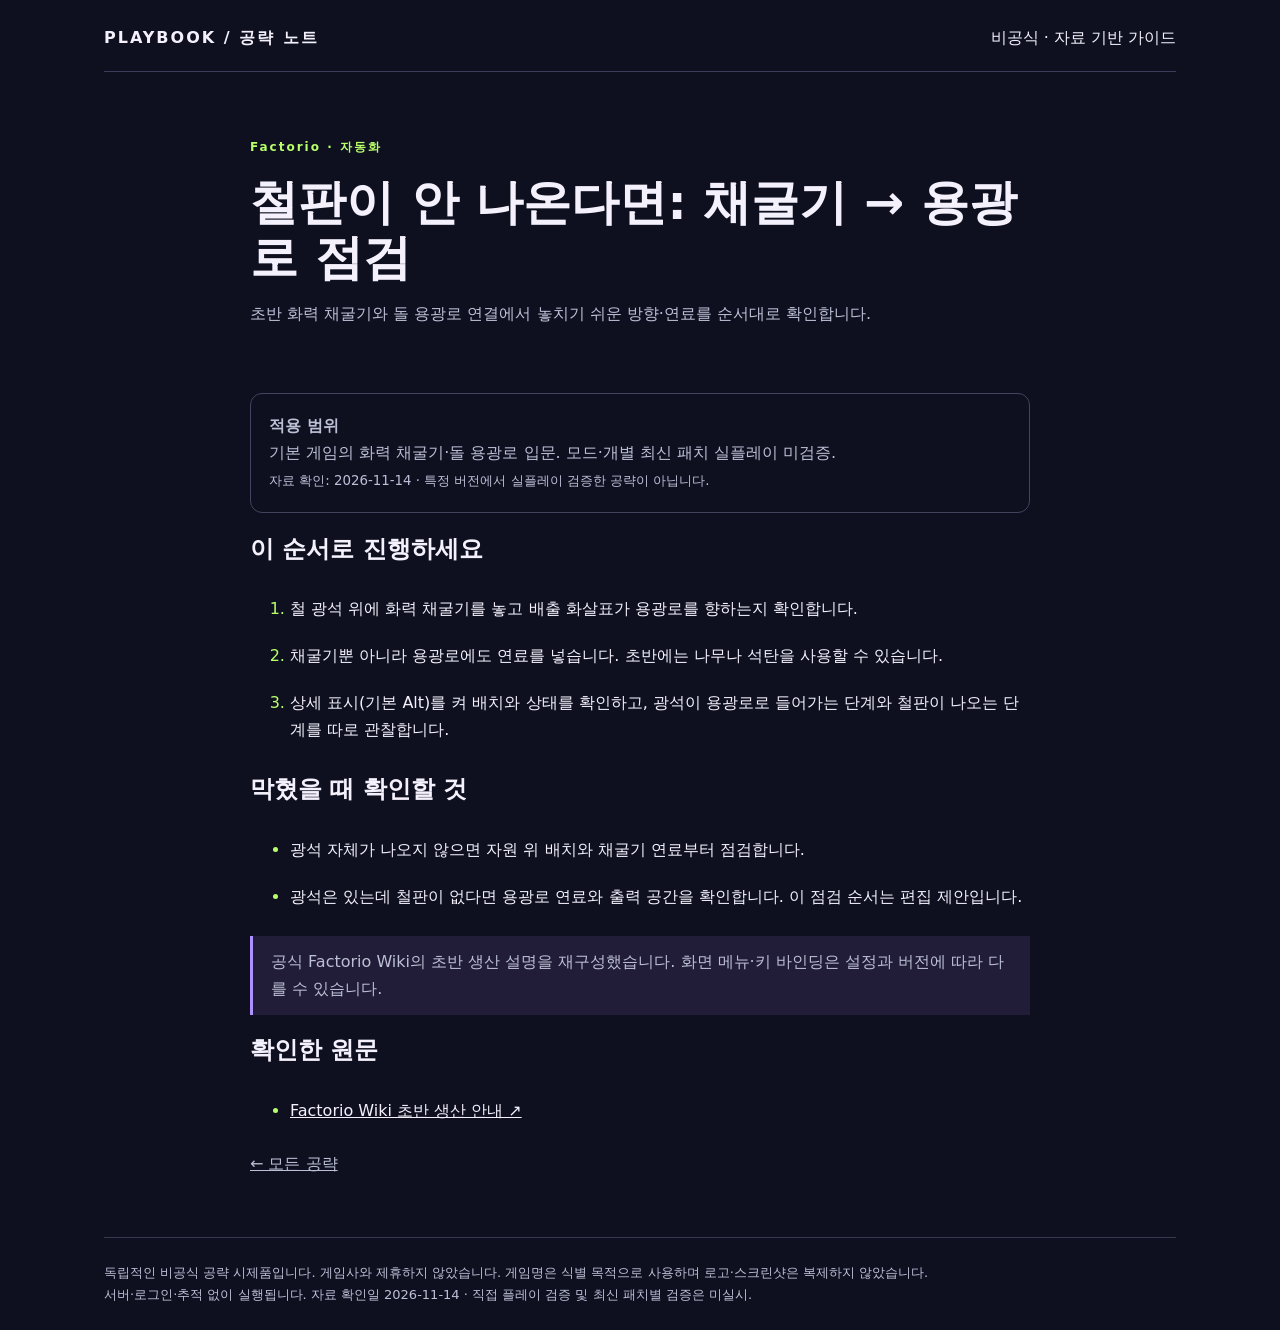
==== guides/factorio-first-iron/index.html @ 90b2d600 "Publish static game guide prototype with source limits and noindex" ====
<!doctype html><html lang="ko"><head><meta name="robots" content="noindex,nofollow"><meta charset="utf-8"><meta name="viewport" content="width=device-width,initial-scale=1"><meta name="description" content="철판이 안 나온다면: 채굴기 → 용광로 점검: 공식 자료 기반 게임 입문 공략. 출처와 적용 범위를 확인하세요."><title>철판이 안 나온다면: 채굴기 → 용광로 점검 | 공략 노트</title><link rel="stylesheet" href="../../style.css"></head><body><a class="skip" href="#main">본문으로 건너뛰기</a><div class="wrap"><header class="top"><a class="brand" href="../../index.html">PLAYBOOK / 공략 노트</a><span>비공식 · 자료 기반 가이드</span></header><main id="main"><div class="article"><div class="hero"><span class="eyebrow">Factorio · 자동화</span><h1>철판이 안 나온다면: 채굴기 → 용광로 점검</h1><p>초반 화력 채굴기와 돌 용광로 연결에서 놓치기 쉬운 방향·연료를 순서대로 확인합니다.</p></div><p class="scope"><strong>적용 범위</strong><br>기본 게임의 화력 채굴기·돌 용광로 입문. 모드·개별 최신 패치 실플레이 미검증.<br><small>자료 확인: 2026-11-14 · 특정 버전에서 실플레이 검증한 공략이 아닙니다.</small></p><h2>이 순서로 진행하세요</h2><ol><li>철 광석 위에 화력 채굴기를 놓고 배출 화살표가 용광로를 향하는지 확인합니다.</li><li>채굴기뿐 아니라 용광로에도 연료를 넣습니다. 초반에는 나무나 석탄을 사용할 수 있습니다.</li><li>상세 표시(기본 Alt)를 켜 배치와 상태를 확인하고, 광석이 용광로로 들어가는 단계와 철판이 나오는 단계를 따로 관찰합니다.</li></ol><h2>막혔을 때 확인할 것</h2><ul><li>광석 자체가 나오지 않으면 자원 위 배치와 채굴기 연료부터 점검합니다.</li><li>광석은 있는데 철판이 없다면 용광로 연료와 출력 공간을 확인합니다. 이 점검 순서는 편집 제안입니다.</li></ul><p class="notice">공식 Factorio Wiki의 초반 생산 설명을 재구성했습니다. 화면 메뉴·키 바인딩은 설정과 버전에 따라 다를 수 있습니다.</p><h2>확인한 원문</h2><ul><li><a href="https://wiki.factorio.com/Tutorial:Quick_start_guide" target="_blank" rel="noopener noreferrer">Factorio Wiki 초반 생산 안내 ↗</a></li></ul><p><a href="../../index.html">← 모든 공략</a></p></div></main><footer>독립적인 비공식 공략 시제품입니다. 게임사와 제휴하지 않았습니다. 게임명은 식별 목적으로 사용하며 로고·스크린샷은 복제하지 않았습니다.<br>서버·로그인·추적 없이 실행됩니다. 자료 확인일 2026-11-14 · 직접 플레이 검증 및 최신 패치별 검증은 미실시.</footer></div></body></html>
---- style.css ----
:root{color-scheme:dark;--bg:#0e1020;--card:#171b30;--ink:#f4f1fc;--dim:#bcc0d5;--accent:#b7ff68}*{box-sizing:border-box}body{margin:0;background:var(--bg);color:var(--ink);font:16px/1.7 system-ui,sans-serif}a{color:inherit}a:hover{color:var(--accent)}:focus-visible{outline:3px solid var(--accent);outline-offset:4px}.wrap{max-width:1120px;margin:auto;padding:24px}.top{display:flex;justify-content:space-between;gap:20px;border-bottom:1px solid #3b3c57;padding-bottom:20px}.brand{text-decoration:none;font-weight:900;letter-spacing:2px}.eyebrow{color:var(--accent);font-weight:700;font-size:12px;letter-spacing:2px}.hero{padding:60px 0 34px;max-width:800px}h1{font-size:clamp(32px,6vw,64px);line-height:1.13;margin:16px 0}h2{line-height:1.35}p{color:var(--dim)}.filters{background:var(--card);border:1px solid #424158;border-radius:20px;padding:20px;display:grid;grid-template-columns:2fr 1fr 1fr auto;gap:14px}label{font-size:13px;display:block;color:var(--dim)}input,select,button{font:inherit;color:var(--ink);background:#252942;border:1px solid #626780;border-radius:8px;padding:10px;width:100%}button{cursor:pointer}button:hover{border-color:var(--accent)}.reset{align-self:end}.grid{display:grid;grid-template-columns:repeat(3,1fr);gap:20px}.card{display:flex;flex-direction:column;background:var(--card);border-radius:16px;padding:24px;border:1px solid #34394f}.card h2{font-size:23px}.card a{text-decoration:none}.card p{font-size:14px}.meta{font-size:12px;color:var(--dim)}.badge{color:var(--accent);font-size:12px}.card .read{margin-top:auto;font-weight:800}.notice{border-left:3px solid #ac91ff;padding:12px 18px;background:#211c37}.article{max-width:780px;margin:auto}.article h1{font-size:clamp(30px,5vw,48px)}li{padding:10px 0}li::marker{color:var(--accent)}.scope{border:1px solid #41445c;border-radius:12px;padding:18px}footer{border-top:1px solid #34394f;margin-top:60px;padding-top:24px;color:var(--dim);font-size:13px}.skip{position:absolute;left:-9999px}.skip:focus{position:static}.empty{padding:40px;border:1px dashed #626780;border-radius:16px}[hidden]{display:none!important}@media(max-width:800px){.grid{grid-template-columns:1fr 1fr}.filters{grid-template-columns:1fr 1fr}.filters label:first-child{grid-column:1/-1}}@media(max-width:520px){.wrap{padding:18px}.grid,.filters{grid-template-columns:1fr}.hero{padding-top:32px}.top{font-size:13px}.card{padding:20px}}@media(prefers-reduced-motion:reduce){*{scroll-behavior:auto!important}}
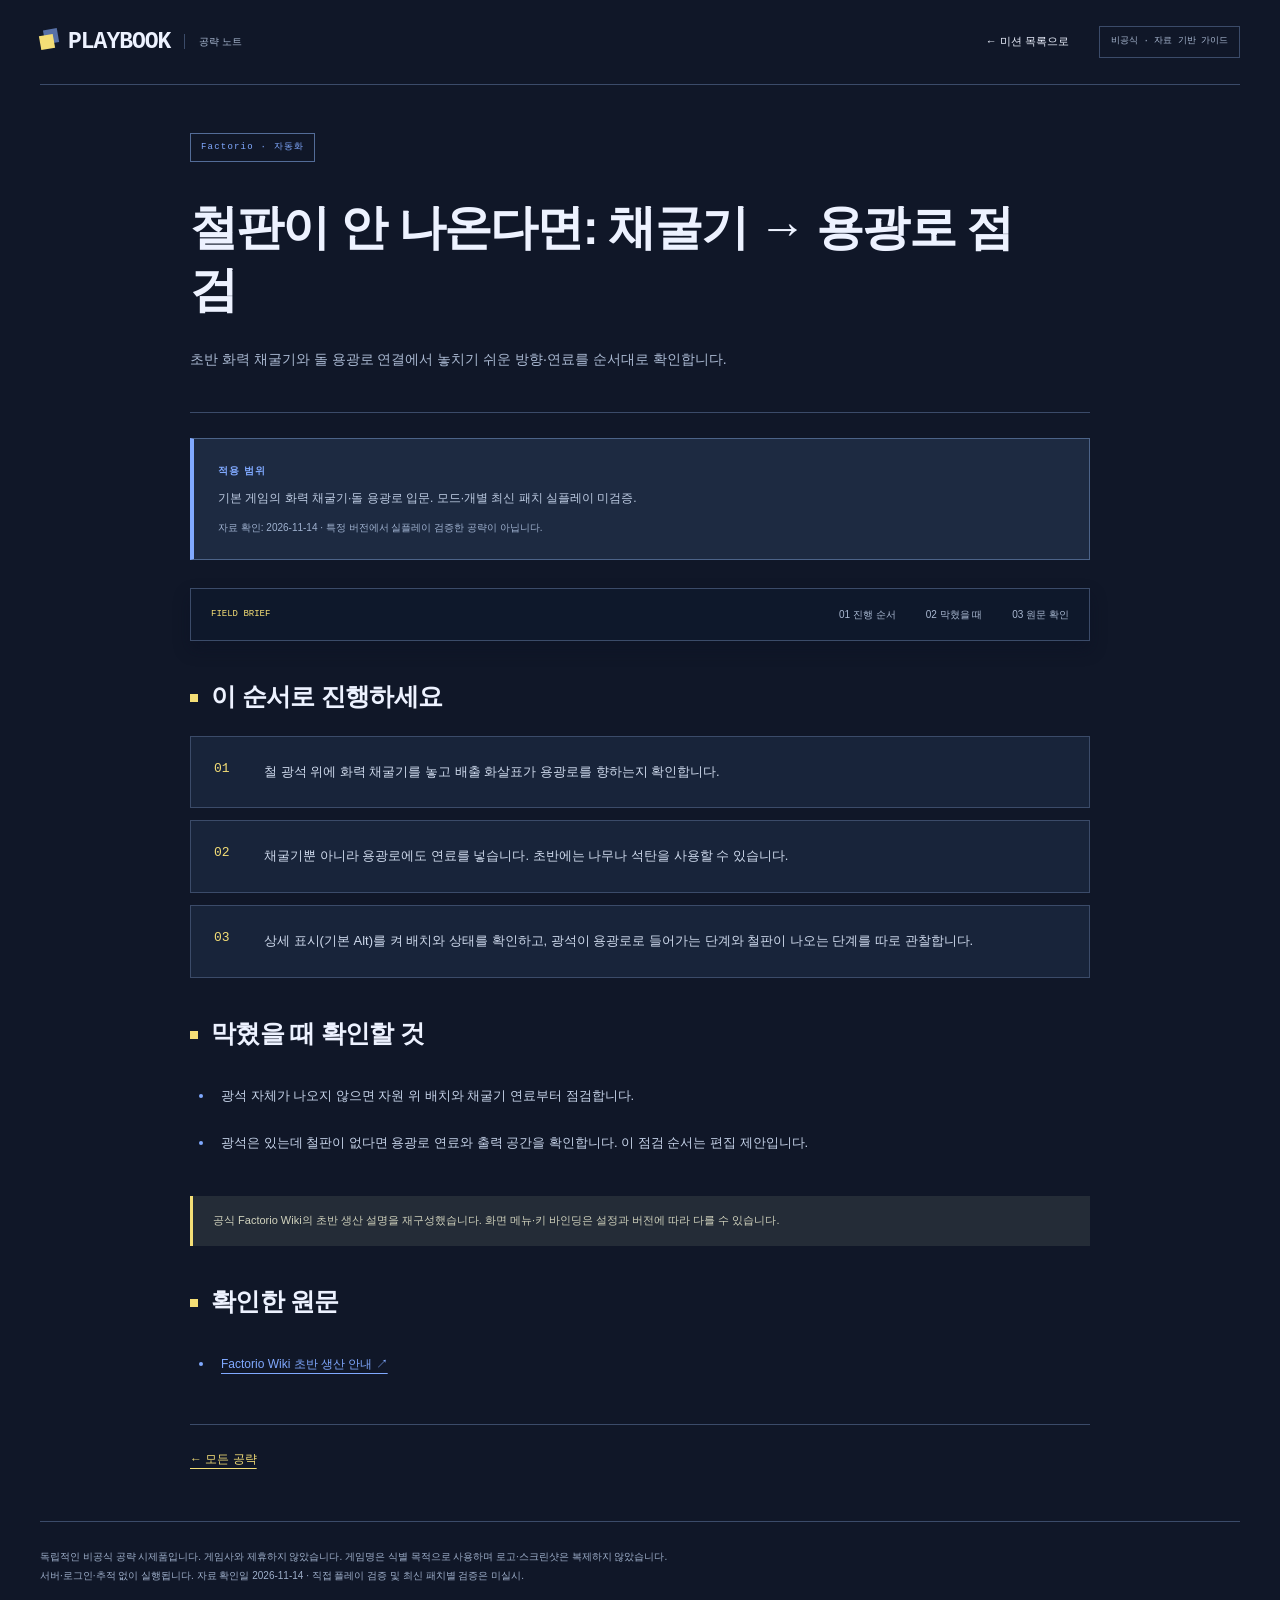
==== commit 1b2c4a36: "Rebuild Playbook as a task-first game guide mission hub" ====
--- a/guides/factorio-first-iron/index.html
+++ b/guides/factorio-first-iron/index.html
@@ -1 +1 @@
-<!doctype html><html lang="ko"><head><meta name="robots" content="noindex,nofollow"><meta charset="utf-8"><meta name="viewport" content="width=device-width,initial-scale=1"><meta name="description" content="철판이 안 나온다면: 채굴기 → 용광로 점검: 공식 자료 기반 게임 입문 공략. 출처와 적용 범위를 확인하세요."><title>철판이 안 나온다면: 채굴기 → 용광로 점검 | 공략 노트</title><link rel="stylesheet" href="../../style.css"></head><body><a class="skip" href="#main">본문으로 건너뛰기</a><div class="wrap"><header class="top"><a class="brand" href="../../index.html">PLAYBOOK / 공략 노트</a><span>비공식 · 자료 기반 가이드</span></header><main id="main"><div class="article"><div class="hero"><span class="eyebrow">Factorio · 자동화</span><h1>철판이 안 나온다면: 채굴기 → 용광로 점검</h1><p>초반 화력 채굴기와 돌 용광로 연결에서 놓치기 쉬운 방향·연료를 순서대로 확인합니다.</p></div><p class="scope"><strong>적용 범위</strong><br>기본 게임의 화력 채굴기·돌 용광로 입문. 모드·개별 최신 패치 실플레이 미검증.<br><small>자료 확인: 2026-11-14 · 특정 버전에서 실플레이 검증한 공략이 아닙니다.</small></p><h2>이 순서로 진행하세요</h2><ol><li>철 광석 위에 화력 채굴기를 놓고 배출 화살표가 용광로를 향하는지 확인합니다.</li><li>채굴기뿐 아니라 용광로에도 연료를 넣습니다. 초반에는 나무나 석탄을 사용할 수 있습니다.</li><li>상세 표시(기본 Alt)를 켜 배치와 상태를 확인하고, 광석이 용광로로 들어가는 단계와 철판이 나오는 단계를 따로 관찰합니다.</li></ol><h2>막혔을 때 확인할 것</h2><ul><li>광석 자체가 나오지 않으면 자원 위 배치와 채굴기 연료부터 점검합니다.</li><li>광석은 있는데 철판이 없다면 용광로 연료와 출력 공간을 확인합니다. 이 점검 순서는 편집 제안입니다.</li></ul><p class="notice">공식 Factorio Wiki의 초반 생산 설명을 재구성했습니다. 화면 메뉴·키 바인딩은 설정과 버전에 따라 다를 수 있습니다.</p><h2>확인한 원문</h2><ul><li><a href="https://wiki.factorio.com/Tutorial:Quick_start_guide" target="_blank" rel="noopener noreferrer">Factorio Wiki 초반 생산 안내 ↗</a></li></ul><p><a href="../../index.html">← 모든 공략</a></p></div></main><footer>독립적인 비공식 공략 시제품입니다. 게임사와 제휴하지 않았습니다. 게임명은 식별 목적으로 사용하며 로고·스크린샷은 복제하지 않았습니다.<br>서버·로그인·추적 없이 실행됩니다. 자료 확인일 2026-11-14 · 직접 플레이 검증 및 최신 패치별 검증은 미실시.</footer></div></body></html>+<!doctype html><html lang="ko"><head><meta charset="utf-8"><meta name="robots" content="noindex,nofollow"><meta name="viewport" content="width=device-width,initial-scale=1"><meta name="description" content="철판이 안 나온다면: 채굴기 → 용광로 점검: 공식 자료 기반 게임 입문 공략. 출처와 적용 범위를 확인하세요."><title>철판이 안 나온다면: 채굴기 → 용광로 점검 | 공략 노트</title><link rel="stylesheet" href="../../style-v2.css?v=mission-20261115"></head><body><a class="skip" href="#main">본문으로 건너뛰기</a><div class="wrap"><header class="top"><a class="brand" href="../../index.html">PLAYBOOK<span class="brand-sub">공략 노트</span></a><a class="all-guides" href="../../index.html">← 미션 목록으로</a><span class="status-tag">비공식 · 자료 기반 가이드</span></header><main id="main"><div class="article"><div class="hero"><span class="eyebrow">Factorio · 자동화</span><h1>철판이 안 나온다면: 채굴기 → 용광로 점검</h1><p>초반 화력 채굴기와 돌 용광로 연결에서 놓치기 쉬운 방향·연료를 순서대로 확인합니다.</p></div><p class="scope"><strong>적용 범위</strong><br>기본 게임의 화력 채굴기·돌 용광로 입문. 모드·개별 최신 패치 실플레이 미검증.<br><small>자료 확인: 2026-11-14 · 특정 버전에서 실플레이 검증한 공략이 아닙니다.</small></p><nav class="brief-nav" aria-label="공략 내 이동"><span>FIELD BRIEF</span><a href="#steps">01 진행 순서</a><a href="#checks">02 막혔을 때</a><a href="#sources">03 원문 확인</a></nav><h2 id="steps">이 순서로 진행하세요</h2><ol><li>철 광석 위에 화력 채굴기를 놓고 배출 화살표가 용광로를 향하는지 확인합니다.</li><li>채굴기뿐 아니라 용광로에도 연료를 넣습니다. 초반에는 나무나 석탄을 사용할 수 있습니다.</li><li>상세 표시(기본 Alt)를 켜 배치와 상태를 확인하고, 광석이 용광로로 들어가는 단계와 철판이 나오는 단계를 따로 관찰합니다.</li></ol><h2 id="checks">막혔을 때 확인할 것</h2><ul><li>광석 자체가 나오지 않으면 자원 위 배치와 채굴기 연료부터 점검합니다.</li><li>광석은 있는데 철판이 없다면 용광로 연료와 출력 공간을 확인합니다. 이 점검 순서는 편집 제안입니다.</li></ul><p class="notice">공식 Factorio Wiki의 초반 생산 설명을 재구성했습니다. 화면 메뉴·키 바인딩은 설정과 버전에 따라 다를 수 있습니다.</p><h2 id="sources">확인한 원문</h2><ul><li><a href="https://wiki.factorio.com/Tutorial:Quick_start_guide" target="_blank" rel="noopener noreferrer">Factorio Wiki 초반 생산 안내 ↗</a></li></ul><p><a href="../../index.html">← 모든 공략</a></p></div></main><footer>독립적인 비공식 공략 시제품입니다. 게임사와 제휴하지 않았습니다. 게임명은 식별 목적으로 사용하며 로고·스크린샷은 복제하지 않았습니다.<br>서버·로그인·추적 없이 실행됩니다. 자료 확인일 2026-11-14 · 직접 플레이 검증 및 최신 패치별 검증은 미실시.</footer></div></body></html>
--- a/style-v2.css
+++ b/style-v2.css
@@ -0,0 +1 @@
+:root{color-scheme:dark;--bg:#101728;--panel:#19243b;--ink:#edf2ff;--dim:#aab9d2;--line:#3b4b69;--accent:#f4de76;--blue:#80a9ff;--mono:ui-monospace,SFMono-Regular,Consolas,monospace}*{box-sizing:border-box}html{scroll-behavior:smooth;scroll-padding-top:85px}body{margin:0;background:var(--bg);color:var(--ink);font-family:Pretendard,-apple-system,BlinkMacSystemFont,'Segoe UI',sans-serif;line-height:1.7;background-image:radial-gradient(#637dad22 .7px,transparent .7px);background-size:20px 20px}a{color:inherit;text-underline-offset:5px}a:hover{color:var(--accent)}a,button,input,select{touch-action:manipulation}:focus-visible{outline:3px solid var(--accent);outline-offset:4px}.wrap{max-width:1320px;margin:auto;padding:0 40px}.top{display:flex;align-items:center;gap:30px;padding:26px 0;border-bottom:1px solid var(--line)}.brand{font:900 23px var(--mono);letter-spacing:-1px;text-decoration:none;display:flex;align-items:center;gap:14px}.brand:before{content:'';width:14px;height:14px;display:block;background:var(--accent);box-shadow:5px -5px 0 #5871a7;transform:rotate(-10deg)}.brand-sub{font:10px/1.5 sans-serif;letter-spacing:0;color:var(--dim);padding-left:14px;border-left:1px solid var(--line)}.top nav{display:flex;gap:27px;font-size:11px;margin-left:auto}.top nav a{text-decoration:none}.status-tag{font:9px/1.5 var(--mono);color:var(--dim);padding:8px 11px;border:1px solid var(--line);white-space:nowrap}.mission-hub{display:grid;grid-template-columns:1fr 1fr;gap:65px;align-items:center;padding:60px 0 45px}.eyebrow{font:10px/1.7 var(--mono);letter-spacing:1.2px;color:var(--blue);font-weight:500;margin:0 0 17px}.square{width:6px;height:6px;display:inline-block;background:var(--accent);margin-right:7px}h1{font-size:clamp(40px,4.8vw,68px);line-height:1.2;letter-spacing:-3px;margin:0 0 24px;font-weight:780}h1 em{font-style:normal;color:var(--accent)}.lead{font-size:13px;color:var(--dim);line-height:1.9;margin:0 0 30px}.hub-footnote{display:flex;gap:17px;font:8px/1.6 var(--mono);color:#8da2c4;letter-spacing:.5px}.hub-footnote>span+span{padding-left:17px;border-left:1px solid var(--line)}.mission-select{border:1px solid #566b93;background:#19243b;box-shadow:8px 8px 0 #0a1020}.mission-select-head{display:flex;justify-content:space-between;gap:14px;background:#263856;padding:15px 20px;font:10px/1.5 var(--mono);color:var(--accent)}.mission-select-head>span:last-child{font:9px/1.5 sans-serif;color:#b6c8e7}.mission-select>a{display:flex;align-items:center;gap:20px;padding:22px 20px;border-top:1px solid var(--line);text-decoration:none;transition:background .15s}.mission-select>a:hover{background:#253858}.mission-number{font:italic 22px var(--mono);color:#768cad}.mission-select small{display:block;color:var(--blue);font:8px/1.5 var(--mono);letter-spacing:.8px;margin-bottom:7px}.mission-select strong{display:block;font-size:15px;font-weight:650;line-height:1.5}.mission-arrow{margin-left:auto;color:var(--accent);font-size:19px}.notice{border-left:3px solid var(--accent);padding:15px 20px;background:#242c37;font-size:11px;color:#d0d2bd;line-height:1.8}.library-head{display:flex;justify-content:space-between;align-items:end;margin:46px 0 22px;gap:20px}.library-head .eyebrow{margin-bottom:8px}.library-head h2{font-size:25px;letter-spacing:-.7px;line-height:1.4;margin:0}.library-head>span{color:var(--dim);font-size:10px}.filters{background:#172137;border-top:1px solid #53658b;border-bottom:1px solid var(--line);padding:20px;display:grid;grid-template-columns:2fr 1fr 1fr auto;gap:14px}label{font-size:10px;display:block;color:var(--dim)}input,select,button{font-family:inherit;font-size:12px;line-height:1.5;color:var(--ink);background:#10192d;border:1px solid #566987;border-radius:2px;padding:12px;width:100%;min-width:0;min-height:45px;margin-top:7px}input::placeholder{color:#8e9fbc}button{cursor:pointer}button:hover{border-color:var(--accent);color:var(--accent)}.reset{align-self:end;background:#263753;width:auto;min-width:85px}#count{font:10px var(--mono);color:var(--blue);margin:25px 0 17px}.grid{display:grid;grid-template-columns:repeat(3,minmax(0,1fr));gap:20px}.card{display:flex;flex-direction:column;background:var(--panel);border:1px solid var(--line);min-width:0;position:relative}.card:hover{border-color:#8ba7d6}.mission-visual{position:relative;background:#182c47;border-bottom:1px solid var(--line);padding:22px 18px 8px;color:#90bfff;min-height:155px;background-image:linear-gradient(#749fcd0a 1px,transparent 1px),linear-gradient(90deg,#749fcd0a 1px,transparent 1px);background-size:20px 20px}.mission-visual>span{font:8px var(--mono);letter-spacing:1.5px;position:absolute;top:14px;left:18px;color:#96aed2}.mission-visual svg{display:block;width:100%;max-width:260px;margin:0 auto;height:115px}.card:nth-child(2) .mission-visual{background-color:#28303b;color:#f3d38e}.card:nth-child(3) .mission-visual{background-color:#292b45;color:#baa5f6}.card-copy{display:flex;flex-direction:column;padding:23px;flex:1}.badge{font:9px/1.6 var(--mono);color:var(--blue)}.card h2{font-size:21px;line-height:1.5;letter-spacing:-.6px;margin:15px 0 12px}.card a{text-decoration:none}.card p{font-size:12px;color:var(--dim);margin:0 0 17px;line-height:1.85}.card p.meta{font:9px/1.7 var(--mono);color:#91a4c4;margin-top:auto;padding-top:10px}.card .read{font-size:11px;font-weight:650;border-top:1px solid var(--line);padding-top:16px;color:var(--accent);margin-top:3px}.empty{padding:35px 22px;border:1px dashed #7387ac;font-size:13px;color:var(--dim)}footer{border-top:1px solid var(--line);margin-top:52px;padding:25px 0 35px;color:#9eafca;font-size:10px;line-height:1.9;max-width:100%}.skip{position:absolute;left:20px;top:-100px;background:var(--accent);color:#101728;padding:12px;z-index:20}.skip:focus{top:10px}[hidden]{display:none!important}.all-guides{font-size:11px;text-decoration:none;margin-left:auto}.article{max-width:900px;margin:0 auto}.article .hero{padding:45px 0 22px;border-bottom:1px solid var(--line)}.article .hero .eyebrow{display:inline-block;border:1px solid #536c98;padding:6px 10px;font-size:9px}.article h1{font-size:clamp(30px,3.8vw,48px);line-height:1.3;letter-spacing:-1.8px;margin:18px 0 24px;max-width:830px}.article .hero p{max-width:730px;font-size:14px;color:var(--dim);line-height:1.9;margin-bottom:18px}.scope{padding:20px 24px;background:#1d2a41;border:1px solid #4c6388;border-left:4px solid var(--blue);font-size:12px;color:#becce3;line-height:1.9;margin:25px 0}.scope strong{display:inline-block;color:var(--blue);font-size:10px;margin-bottom:7px;letter-spacing:1px}.scope small{font-size:10px;color:#9fb1cf;display:inline-block;margin-top:8px}.brief-nav{position:sticky;top:0;z-index:3;background:#0f192cf5;display:flex;align-items:center;gap:30px;border:1px solid var(--line);padding:17px 20px;margin:28px 0 32px;box-shadow:0 8px 15px #0b102366}.brief-nav>span{font:9px var(--mono);color:var(--accent);margin-right:auto}.brief-nav a{font-size:10px;color:var(--dim);text-decoration:none}.brief-nav a:hover{color:var(--accent)}.article>h2{font-size:25px;line-height:1.4;letter-spacing:-.7px;margin:38px 0 22px;scroll-margin-top:90px}.article>h2:before{content:'';display:inline-block;width:8px;height:8px;background:var(--accent);margin:0 13px 3px 0}.article>ol{list-style:none;counter-reset:step;padding:0;margin:0}.article>ol>li{counter-increment:step;padding:23px 25px 23px 73px;position:relative;border:1px solid var(--line);background:#18243a;margin-bottom:12px;font-size:13px;color:#cfdaed;line-height:1.9}.article>ol>li:before{content:'0' counter(step);position:absolute;left:23px;top:24px;color:var(--accent);font:13px var(--mono)}.article>ul{padding-left:24px}.article>ul>li{padding:11px 0 11px 7px;font-size:13px;color:#c6d3e9;line-height:1.9}.article>ul>li::marker{color:var(--blue)}.article>ul a{font-size:12px;color:var(--blue);overflow-wrap:anywhere}.article>.notice{margin:30px 0;font-size:11px}.article>p:last-child{margin-top:36px;border-top:1px solid var(--line);padding-top:24px;font-size:12px;color:var(--accent)}@media(max-width:1050px){.wrap{padding:0 24px}.top{gap:20px}.brand{font-size:20px;gap:10px}.status-tag{font-size:8px;padding:7px}.top nav{gap:19px}.mission-hub{gap:35px}.mission-select>a{padding:20px 16px;gap:15px}.mission-select strong{font-size:13px}.mission-select-head{padding:13px 16px;font-size:9px}.mission-select-head>span:last-child{font-size:8px}.hub-footnote{gap:12px;font-size:7px}.hub-footnote>span+span{padding-left:12px}.hub-footnote>span:last-child{display:none}.card-copy{padding:20px}.card h2{font-size:19px}.grid{gap:16px}.filters{grid-template-columns:1.5fr 1fr 1fr auto}}@media(max-width:800px){.top{flex-wrap:wrap;gap:18px}.top nav{margin-left:auto}.status-tag{display:none}.mission-hub{grid-template-columns:1fr;padding:38px 0 30px;gap:28px}.mission-hub h1{font-size:52px}.lead{font-size:13px;margin-bottom:20px}.mission-select{max-width:650px;width:100%}.mission-select>a{padding:17px 20px}.mission-select strong{font-size:14px}.mission-select small{margin-bottom:4px}.mission-select-head{padding:13px 20px}.mission-select-head>span:last-child{font-size:9px}.library-head{margin-top:35px}.library-head>span{display:none}.grid{grid-template-columns:1fr}.card{display:grid;grid-template-columns:180px 1fr}.mission-visual{border-bottom:0;border-right:1px solid var(--line);display:flex;align-items:center;padding:30px 10px}.mission-visual svg{height:110px}.mission-visual>span{font-size:7px;left:12px}.card-copy{padding:21px}.card h2{font-size:20px;margin-top:10px}.card p{margin-bottom:13px}.filters{grid-template-columns:1fr 1fr auto}.filters label:first-child{grid-column:1/-1}.card p.meta{padding-top:0}.top .all-guides{font-size:10px}.article .hero{padding-top:30px}.brief-nav{gap:20px}.brief-nav a{font-size:9px}.article>ol>li{font-size:12px}.article>ul>li{font-size:12px}}@media(max-width:520px){.wrap{padding:0 17px}.top{padding:23px 0 19px;gap:15px}.brand{font-size:19px;gap:9px}.brand-sub{font-size:9px;padding-left:10px}.top nav{width:100%;margin:0;font-size:10px;gap:24px}.top .all-guides{font-size:9px}.mission-hub h1{font-size:45px;letter-spacing:-2px}.eyebrow{font-size:8px}.mission-select>a{padding:18px 16px;gap:14px}.mission-select strong{font-size:13px}.mission-number{font-size:19px}.mission-select small{font-size:7px}.mission-select-head{padding:13px 16px;font-size:8px}.mission-select-head>span:last-child{font-size:8px}.library-head h2{font-size:23px}.filters{padding:17px;gap:12px;grid-template-columns:1fr 1fr}.filters .reset{grid-column:1/-1;width:100%;margin-top:0}.notice{font-size:10px;padding:14px 16px}.card{grid-template-columns:1fr}.mission-visual{border-right:0;border-bottom:1px solid var(--line);min-height:110px;height:115px;padding:20px 25px 0}.mission-visual svg{height:105px;max-width:235px}.mission-visual>span{top:14px;left:18px}.card-copy{padding:23px}.card h2{font-size:22px}.card p{font-size:12px}.card p.meta{margin-top:5px}.brief-nav{padding:14px 12px;gap:15px;justify-content:space-between}.brief-nav>span{display:none}.brief-nav a{font-size:9px}.article h1{font-size:31px;letter-spacing:-1px}.article .hero p{font-size:12px}.scope{padding:17px;font-size:11px}.scope small{font-size:9px}.article>h2{font-size:22px}.article>ol>li{padding:21px 18px 21px 55px;font-size:12px}.article>ol>li:before{left:17px;top:25px;font-size:11px}.article>ul{padding-left:19px}.article>ul>li{font-size:12px}.article>ul a{font-size:11px}footer{font-size:9px;margin-top:38px}.article .notice{font-size:10px}}@media(prefers-reduced-motion:reduce){html{scroll-behavior:auto}*{transition:none!important}}
